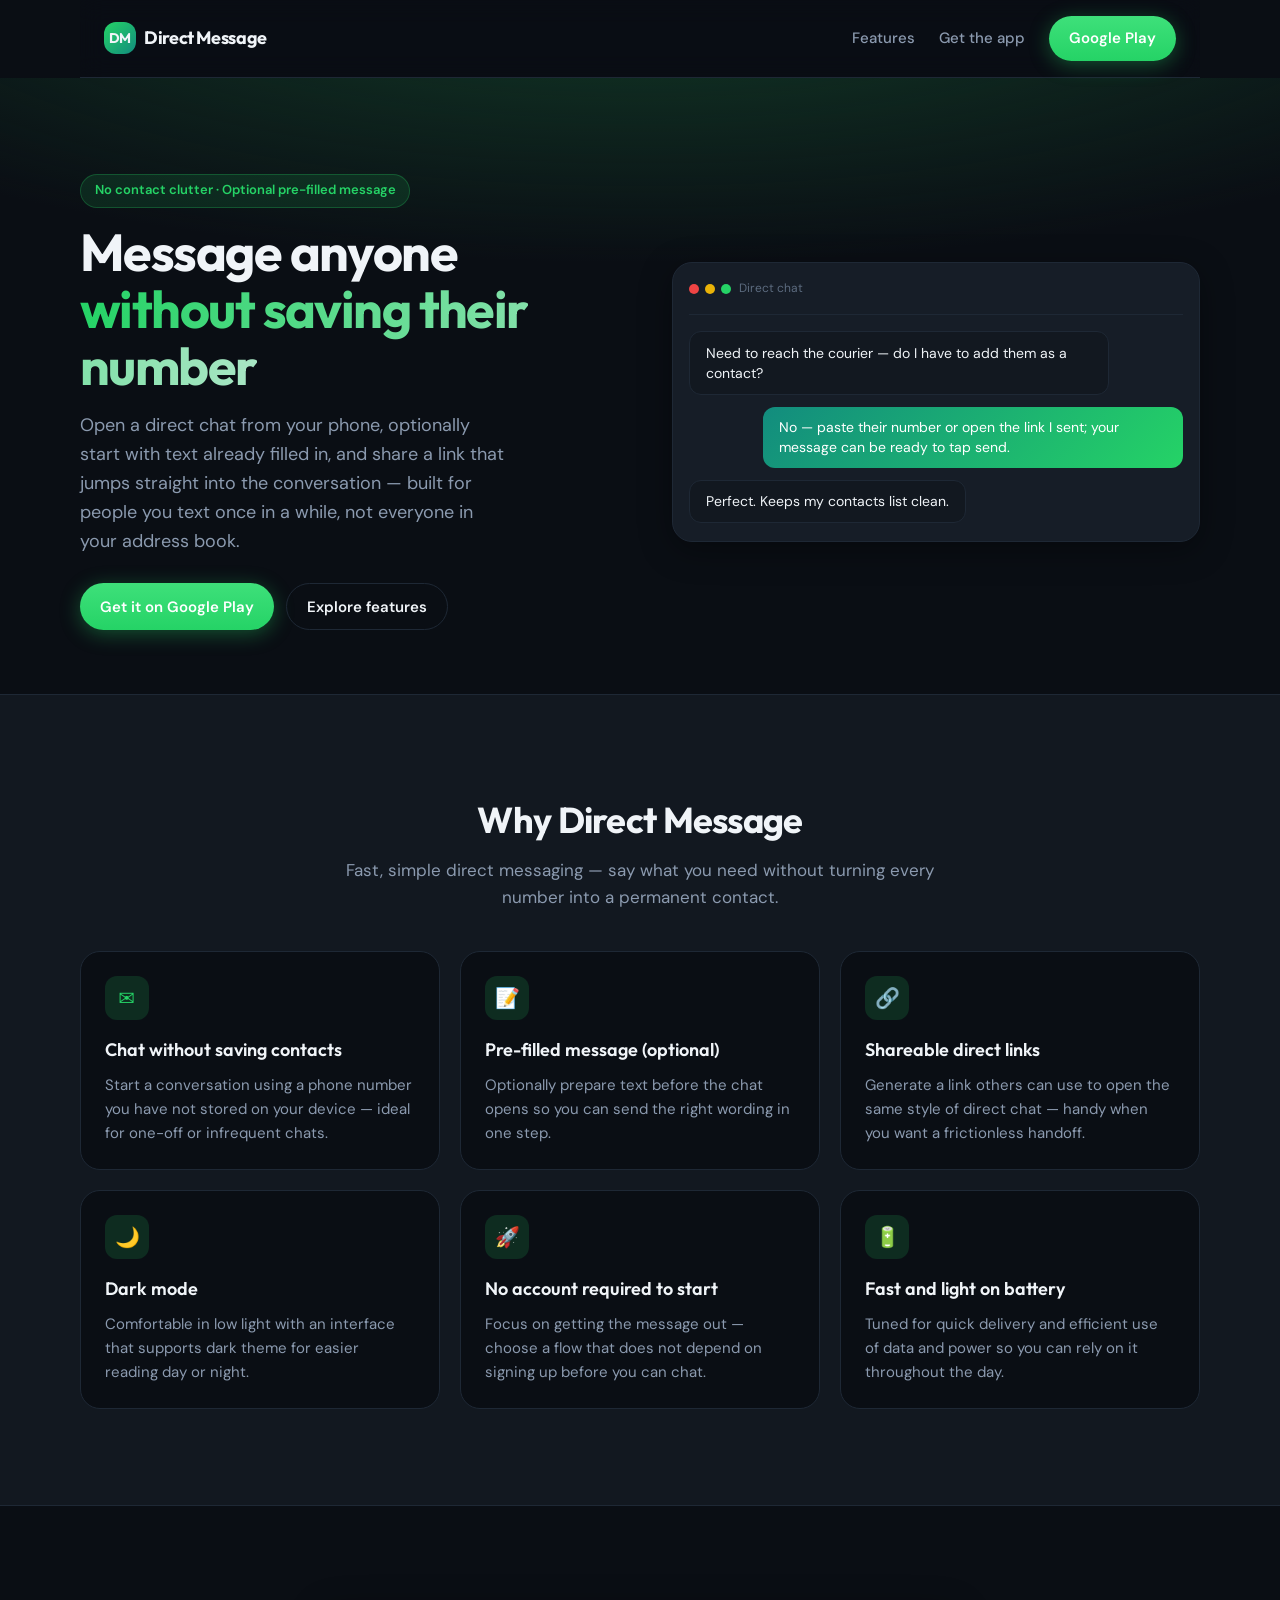
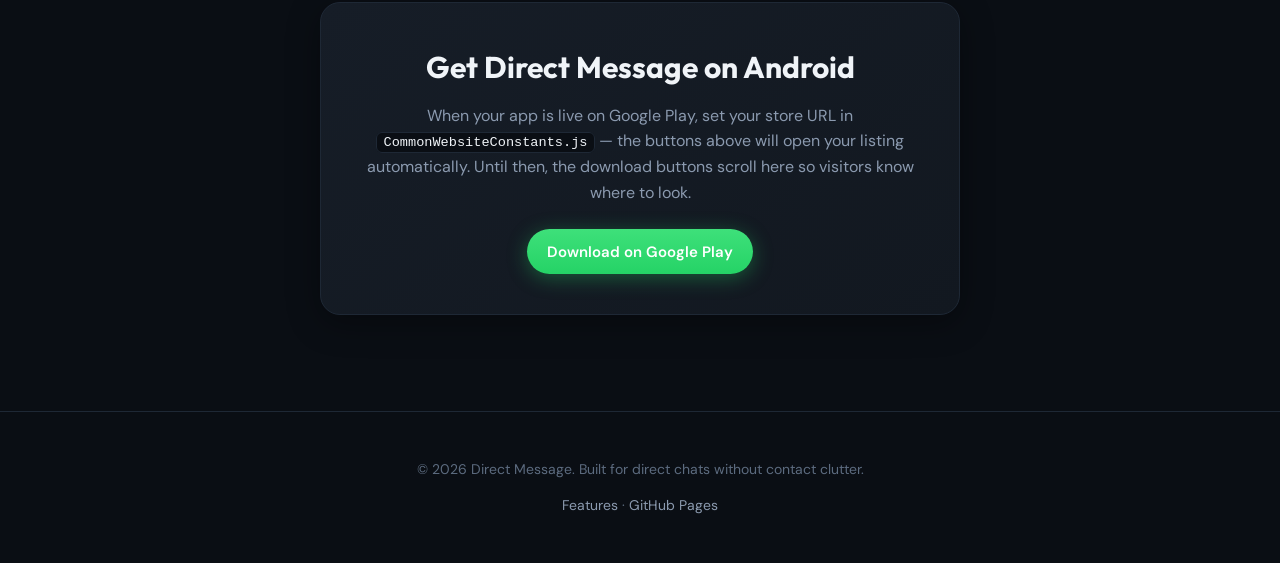
==== index.html @ 4cf427ad "Add files via upload" ====
<!DOCTYPE html>
<html lang="en">
  <head>
    <meta charset="utf-8" />
    <meta name="viewport" content="width=device-width, initial-scale=1" />
    <meta
      name="description"
      content="Direct Message — message any phone number without saving contacts. Share direct chat links, optional pre-filled text, dark mode, and a fast, lightweight experience."
    />
    <title>Direct Message — Chat without saving contacts</title>
    <link rel="stylesheet" href="./LandingPageStyles.css" />
  </head>
  <body>
    <!--
      Positioning aligned with similar “direct chat” apps on Google Play
      (e.g. messaging without cluttering contacts). Replace commonPlayStoreAppUrl
      in CommonWebsiteConstants.js with your live listing when published.
    -->
    <header class="siteHeader">
      <a href="#" class="siteLogo" aria-label="Direct Message home">
        <span class="siteLogoIcon" aria-hidden="true">DM</span>
        Direct Message
      </a>
      <nav class="siteNav" aria-label="Primary">
        <a href="#features">Features</a>
        <a href="#download">Get the app</a>
        <a class="buttonPrimary" data-play-store href="#download">Google Play</a>
      </nav>
    </header>

    <main>
      <section class="heroSection" aria-labelledby="hero-heading">
        <div class="heroInner">
          <div>
            <span class="heroBadge">No contact clutter · Optional pre-filled message</span>
            <h1 id="hero-heading" class="heroTitle">
              Message anyone
              <span class="heroTitleAccent">without saving their number</span>
            </h1>
            <p class="heroSubtitle">
              Open a direct chat from your phone, optionally start with text already
              filled in, and share a link that jumps straight into the conversation —
              built for people you text once in a while, not everyone in your address
              book.
            </p>
            <div class="heroActions">
              <a class="buttonPrimary" data-play-store href="#download"
                >Get it on Google Play</a
              >
              <a class="buttonSecondary" href="#features">Explore features</a>
            </div>
          </div>
          <div class="heroMockup" aria-hidden="true">
            <div class="heroMockupHeader">
              <div class="heroMockupDots">
                <span></span><span></span><span></span>
              </div>
              <span class="heroMockupLabel">Direct chat</span>
            </div>
            <div class="mockChat">
              <div class="mockBubble mockBubbleIncoming">
                Need to reach the courier — do I have to add them as a contact?
              </div>
              <div class="mockBubble mockBubbleOutgoing">
                No — paste their number or open the link I sent; your message can be
                ready to tap send.
              </div>
              <div class="mockBubble mockBubbleIncoming">
                Perfect. Keeps my contacts list clean.
              </div>
            </div>
          </div>
        </div>
      </section>

      <section
        id="features"
        class="sectionBlock sectionBlockAlt"
        aria-labelledby="features-heading"
      >
        <div class="sectionInner">
          <h2 id="features-heading" class="sectionTitle">Why Direct Message</h2>
          <p class="sectionLead">
            Fast, simple direct messaging — say what you need without turning every
            number into a permanent contact.
          </p>
          <div class="featureGrid">
            <article class="featureCard">
              <div class="featureIcon" aria-hidden="true">✉️</div>
              <h3>Chat without saving contacts</h3>
              <p>
                Start a conversation using a phone number you have not stored on your
                device — ideal for one-off or infrequent chats.
              </p>
            </article>
            <article class="featureCard">
              <div class="featureIcon" aria-hidden="true">📝</div>
              <h3>Pre-filled message (optional)</h3>
              <p>
                Optionally prepare text before the chat opens so you can send the right
                wording in one step.
              </p>
            </article>
            <article class="featureCard">
              <div class="featureIcon" aria-hidden="true">🔗</div>
              <h3>Shareable direct links</h3>
              <p>
                Generate a link others can use to open the same style of direct chat —
                handy when you want a frictionless handoff.
              </p>
            </article>
            <article class="featureCard">
              <div class="featureIcon" aria-hidden="true">🌙</div>
              <h3>Dark mode</h3>
              <p>
                Comfortable in low light with an interface that supports dark theme for
                easier reading day or night.
              </p>
            </article>
            <article class="featureCard">
              <div class="featureIcon" aria-hidden="true">🚀</div>
              <h3>No account required to start</h3>
              <p>
                Focus on getting the message out — choose a flow that does not depend on
                signing up before you can chat.
              </p>
            </article>
            <article class="featureCard">
              <div class="featureIcon" aria-hidden="true">🔋</div>
              <h3>Fast and light on battery</h3>
              <p>
                Tuned for quick delivery and efficient use of data and power so you can
                rely on it throughout the day.
              </p>
            </article>
          </div>
        </div>
      </section>

      <section id="download" class="ctaSection" aria-labelledby="cta-heading">
        <div class="ctaBox">
          <h2 id="cta-heading">Get Direct Message on Android</h2>
          <p>
            When your app is live on Google Play, set your store URL in
            <code class="ctaCode">CommonWebsiteConstants.js</code> — the buttons above
            will open your listing automatically. Until then, the download buttons
            scroll here so visitors know where to look.
          </p>
          <a class="buttonPrimary" data-play-store href="#download">Download on Google Play</a>
        </div>
      </section>
    </main>

    <footer class="siteFooter">
      <p>
        © <span id="currentYear"></span> Direct Message. Built for direct chats without
        contact clutter.
      </p>
      <p>
        <a href="#features">Features</a>
        ·
        <a href="https://pages.github.com/" rel="noopener noreferrer">GitHub Pages</a>
      </p>
    </footer>

    <script src="./CommonWebsiteConstants.js"></script>
    <script>
      (function SetCurrentYearInFooter() {
        var yearElement = document.getElementById("currentYear");
        if (yearElement) {
          yearElement.textContent = String(new Date().getFullYear());
        }
      })();
    </script>
  </body>
</html>
---- LandingPageStyles.css ----
@import url("https://fonts.googleapis.com/css2?family=DM+Sans:ital,opsz,wght@0,9..40,400;0,9..40,500;0,9..40,600;0,9..40,700;1,9..40,400&family=Outfit:wght@500;600;700&display=swap");
@import "./CommonColorsAndVariables.css";

*,
*::before,
*::after {
  box-sizing: border-box;
}

html {
  scroll-behavior: smooth;
}

body {
  margin: 0;
  font-family: var(--fontFamilyBase);
  font-size: 1rem;
  line-height: 1.6;
  color: var(--colorTextPrimary);
  background: var(--colorBackgroundDeep);
  -webkit-font-smoothing: antialiased;
}

a {
  color: var(--colorAccentPrimary);
  text-decoration: none;
}

a:hover {
  text-decoration: underline;
}

.siteHeader {
  position: sticky;
  top: 0;
  z-index: 100;
  display: flex;
  align-items: center;
  justify-content: space-between;
  padding: 1rem 1.5rem;
  max-width: var(--maxWidthContent);
  margin: 0 auto;
  background: rgba(10, 14, 20, 0.85);
  backdrop-filter: blur(12px);
  border-bottom: 1px solid var(--colorSurfaceBorder);
}

.siteLogo {
  font-family: var(--fontFamilyDisplay);
  font-weight: 700;
  font-size: 1.125rem;
  letter-spacing: -0.02em;
  color: var(--colorTextPrimary);
  display: flex;
  align-items: center;
  gap: 0.5rem;
}

.siteLogoIcon {
  width: 32px;
  height: 32px;
  border-radius: var(--radiusMedium);
  background: linear-gradient(
    135deg,
    var(--colorAccentPrimary),
    var(--colorAccentDeep)
  );
  display: grid;
  place-items: center;
  font-size: 0.875rem;
}

.siteNav {
  display: flex;
  gap: 1.5rem;
  align-items: center;
}

.siteNav a {
  color: var(--colorTextSecondary);
  font-weight: 500;
  font-size: 0.9375rem;
  text-decoration: none;
}

.siteNav a:hover {
  color: var(--colorTextPrimary);
  text-decoration: none;
}

.buttonPrimary,
a.buttonPrimary {
  display: inline-flex;
  align-items: center;
  justify-content: center;
  padding: 0.65rem 1.25rem;
  font-family: inherit;
  font-weight: 600;
  font-size: 0.9375rem;
  color: #fff;
  background: linear-gradient(
    180deg,
    var(--colorAccentButtonTop),
    var(--colorAccentPrimary)
  );
  border: none;
  border-radius: var(--radiusPill);
  cursor: pointer;
  box-shadow: 0 4px 20px var(--colorAccentGlow);
  transition: transform 0.15s ease, box-shadow 0.15s ease;
  text-decoration: none;
}

.buttonPrimary:hover,
a.buttonPrimary:hover {
  transform: translateY(-1px);
  box-shadow: 0 6px 28px var(--colorAccentGlow);
  text-decoration: none;
  color: #fff;
}

.buttonPrimary:active,
a.buttonPrimary:active {
  transform: translateY(0);
}

.heroSection {
  position: relative;
  padding: var(--spaceSection) 1.5rem 4rem;
  overflow: hidden;
}

.heroSection::before {
  content: "";
  position: absolute;
  inset: 0;
  background: radial-gradient(
      ellipse 80% 50% at 50% -20%,
      var(--colorGradientStart),
      transparent
    ),
    var(--colorBackgroundDeep);
  z-index: -1;
}

.heroInner {
  max-width: var(--maxWidthContent);
  margin: 0 auto;
  display: grid;
  gap: 3rem;
  align-items: center;
}

@media (min-width: 900px) {
  .heroInner {
    grid-template-columns: 1fr 1fr;
    gap: 4rem;
  }
}

.heroBadge {
  display: inline-block;
  padding: 0.35rem 0.85rem;
  font-size: 0.8125rem;
  font-weight: 600;
  color: var(--colorAccentPrimary);
  background: var(--colorAccentBadgeBackground);
  border: 1px solid var(--colorAccentBadgeBorder);
  border-radius: var(--radiusPill);
  margin-bottom: 1rem;
}

.heroTitle {
  font-family: var(--fontFamilyDisplay);
  font-size: clamp(2.25rem, 5vw, 3.25rem);
  font-weight: 700;
  line-height: 1.1;
  letter-spacing: -0.03em;
  margin: 0 0 1rem;
}

.heroTitleAccent {
  background: linear-gradient(
    90deg,
    var(--colorAccentPrimary),
    var(--colorAccentLight)
  );
  -webkit-background-clip: text;
  background-clip: text;
  color: transparent;
}

.heroSubtitle {
  margin: 0 0 1.75rem;
  font-size: 1.125rem;
  color: var(--colorTextSecondary);
  max-width: 36ch;
}

.heroActions {
  display: flex;
  flex-wrap: wrap;
  gap: 0.75rem;
}

.buttonSecondary,
a.buttonSecondary {
  display: inline-flex;
  align-items: center;
  justify-content: center;
  padding: 0.65rem 1.25rem;
  font-family: inherit;
  font-weight: 600;
  font-size: 0.9375rem;
  color: var(--colorTextPrimary);
  background: transparent;
  border: 1px solid var(--colorSurfaceBorder);
  border-radius: var(--radiusPill);
  cursor: pointer;
  transition: border-color 0.15s ease, background 0.15s ease;
  text-decoration: none;
}

.buttonSecondary:hover,
a.buttonSecondary:hover {
  background: var(--colorBackgroundElevated);
  border-color: var(--colorTextMuted);
  text-decoration: none;
  color: var(--colorTextPrimary);
}

.heroMockup {
  position: relative;
  border-radius: var(--radiusLarge);
  background: var(--colorBackgroundCard);
  border: 1px solid var(--colorSurfaceBorder);
  box-shadow: var(--shadowCard);
  padding: 1rem;
  min-height: 280px;
}

.heroMockupHeader {
  display: flex;
  align-items: center;
  gap: 0.5rem;
  padding-bottom: 1rem;
  border-bottom: 1px solid var(--colorSurfaceBorder);
  margin-bottom: 1rem;
}

.heroMockupLabel {
  font-size: 0.75rem;
  color: var(--colorTextMuted);
}

.heroMockupDots {
  display: flex;
  gap: 6px;
}

.heroMockupDots span {
  width: 10px;
  height: 10px;
  border-radius: 50%;
  background: var(--colorTextMuted);
}

.heroMockupDots span:first-child {
  background: #ef4444;
}

.heroMockupDots span:nth-child(2) {
  background: #eab308;
}

.heroMockupDots span:nth-child(3) {
  background: var(--colorAccentPrimary);
}

.mockChat {
  display: flex;
  flex-direction: column;
  gap: 0.75rem;
}

.mockBubble {
  max-width: 85%;
  padding: 0.65rem 1rem;
  border-radius: var(--radiusMedium);
  font-size: 0.875rem;
  line-height: 1.45;
}

.mockBubbleIncoming {
  align-self: flex-start;
  background: var(--colorBackgroundElevated);
  color: var(--colorTextPrimary);
  border: 1px solid var(--colorSurfaceBorder);
}

.mockBubbleOutgoing {
  align-self: flex-end;
  background: linear-gradient(
    135deg,
    var(--colorAccentDeep),
    var(--colorAccentPrimary)
  );
  color: #fff;
}

.sectionBlock {
  padding: var(--spaceSection) 1.5rem;
}

.sectionBlockAlt {
  background: var(--colorBackgroundElevated);
  border-top: 1px solid var(--colorSurfaceBorder);
  border-bottom: 1px solid var(--colorSurfaceBorder);
}

.sectionInner {
  max-width: var(--maxWidthContent);
  margin: 0 auto;
}

.sectionTitle {
  font-family: var(--fontFamilyDisplay);
  font-size: clamp(1.75rem, 3vw, 2.25rem);
  font-weight: 700;
  letter-spacing: -0.02em;
  margin: 0 0 0.5rem;
  text-align: center;
}

.sectionLead {
  margin: 0 auto 2.5rem;
  max-width: 50ch;
  text-align: center;
  color: var(--colorTextSecondary);
  font-size: 1.0625rem;
}

.featureGrid {
  display: grid;
  gap: 1.25rem;
}

@media (min-width: 640px) {
  .featureGrid {
    grid-template-columns: repeat(2, 1fr);
  }
}

@media (min-width: 900px) {
  .featureGrid {
    grid-template-columns: repeat(3, 1fr);
  }
}

.featureCard {
  padding: 1.5rem;
  background: var(--colorBackgroundCard);
  border: 1px solid var(--colorSurfaceBorder);
  border-radius: var(--radiusLarge);
  transition: border-color 0.2s ease, transform 0.2s ease;
}

.sectionBlockAlt .featureCard {
  background: var(--colorBackgroundDeep);
}

.featureCard:hover {
  border-color: var(--colorAccentBorderHover);
  transform: translateY(-2px);
}

.featureIcon {
  width: 44px;
  height: 44px;
  border-radius: var(--radiusMedium);
  background: var(--colorAccentIconMuted);
  color: var(--colorAccentPrimary);
  display: grid;
  place-items: center;
  font-size: 1.25rem;
  margin-bottom: 1rem;
}

.featureCard h3 {
  font-family: var(--fontFamilyDisplay);
  font-size: 1.125rem;
  font-weight: 600;
  margin: 0 0 0.5rem;
}

.featureCard p {
  margin: 0;
  font-size: 0.9375rem;
  color: var(--colorTextSecondary);
}

.ctaSection {
  padding: var(--spaceSection) 1.5rem;
  text-align: center;
}

.ctaBox {
  max-width: 640px;
  margin: 0 auto;
  padding: 2.5rem 1.5rem;
  border-radius: var(--radiusLarge);
  background: linear-gradient(
    145deg,
    var(--colorBackgroundCard),
    var(--colorBackgroundElevated)
  );
  border: 1px solid var(--colorSurfaceBorder);
  box-shadow: var(--shadowCard);
}

.ctaBox h2 {
  font-family: var(--fontFamilyDisplay);
  font-size: clamp(1.5rem, 2.5vw, 1.875rem);
  margin: 0 0 0.75rem;
}

.ctaBox p {
  margin: 0 0 1.5rem;
  color: var(--colorTextSecondary);
}

.ctaCode {
  font-family: ui-monospace, SFMono-Regular, Menlo, Monaco, Consolas, monospace;
  font-size: 0.85em;
  padding: 0.15em 0.45em;
  border-radius: 6px;
  background: var(--colorBackgroundDeep);
  border: 1px solid var(--colorSurfaceBorder);
  color: var(--colorTextPrimary);
}

.siteFooter {
  padding: 2rem 1.5rem;
  border-top: 1px solid var(--colorSurfaceBorder);
  text-align: center;
  color: var(--colorTextMuted);
  font-size: 0.875rem;
}

.siteFooter a {
  color: var(--colorTextSecondary);
}
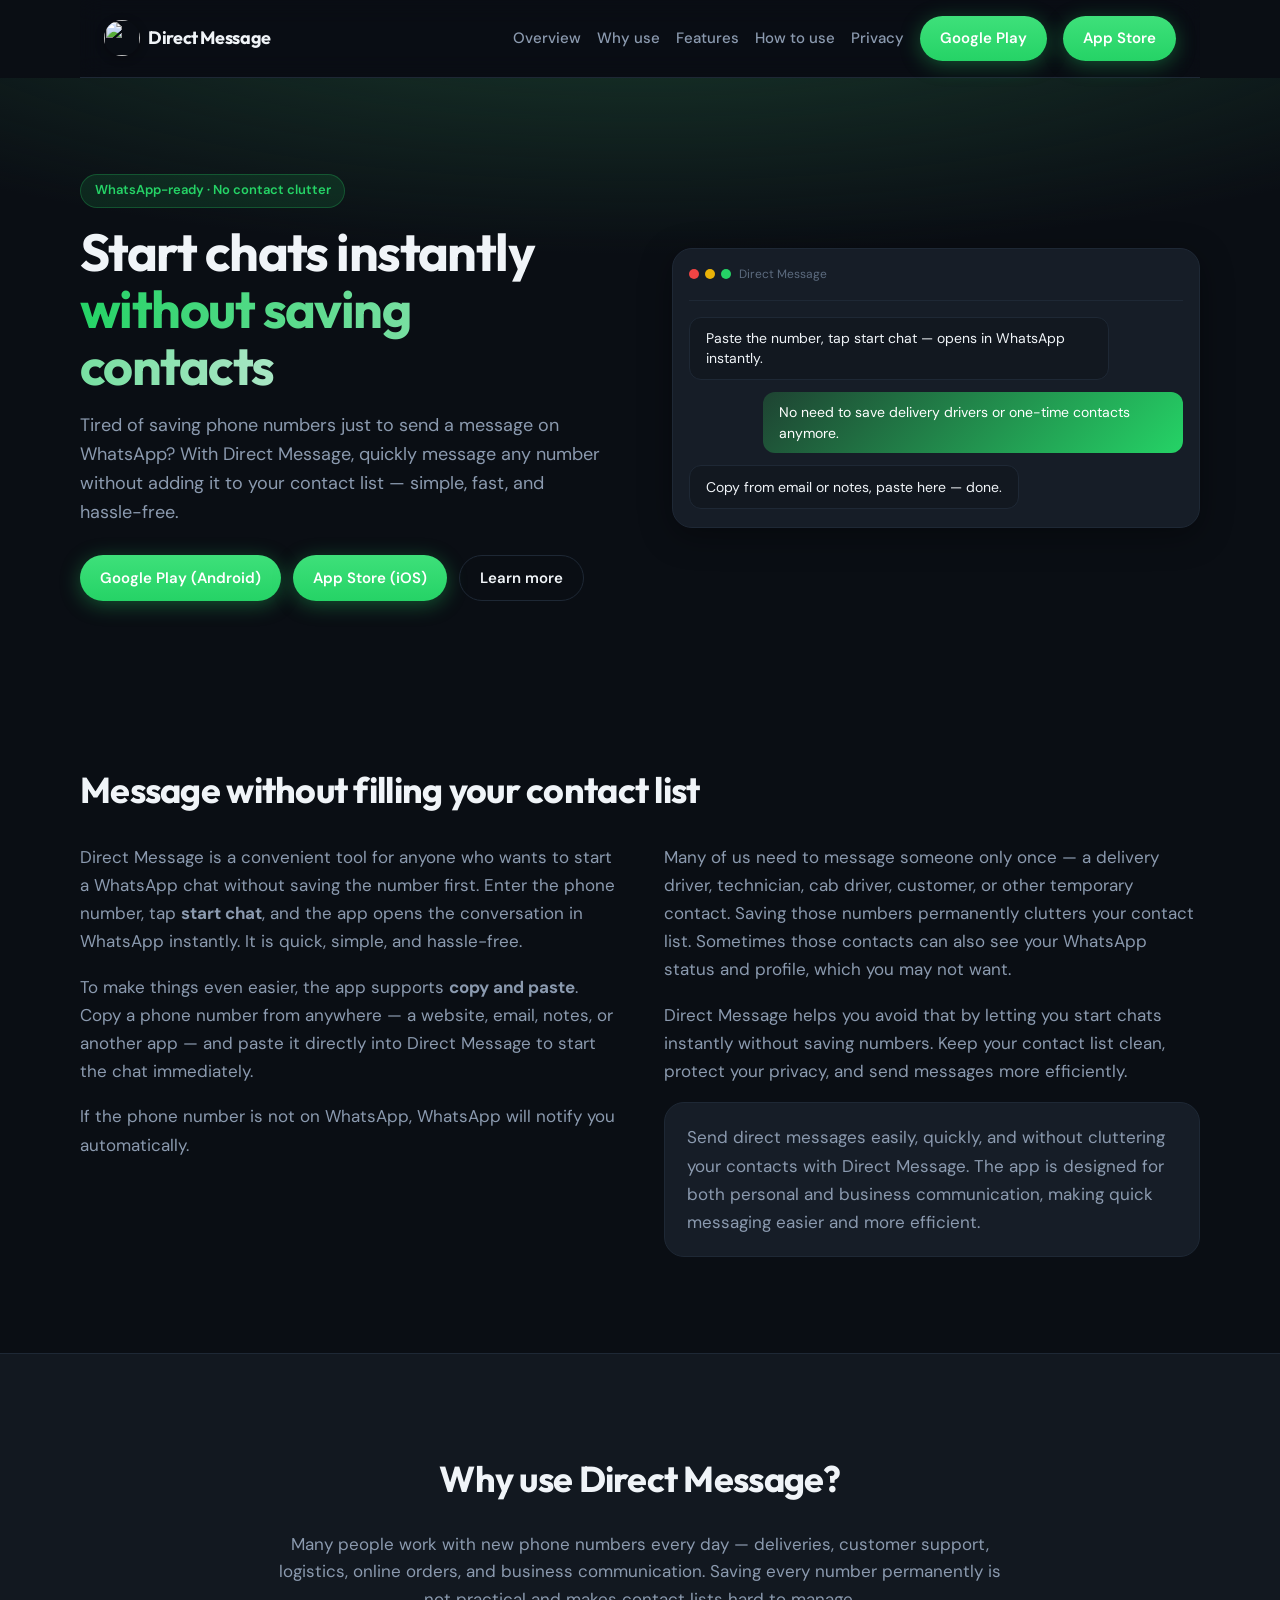
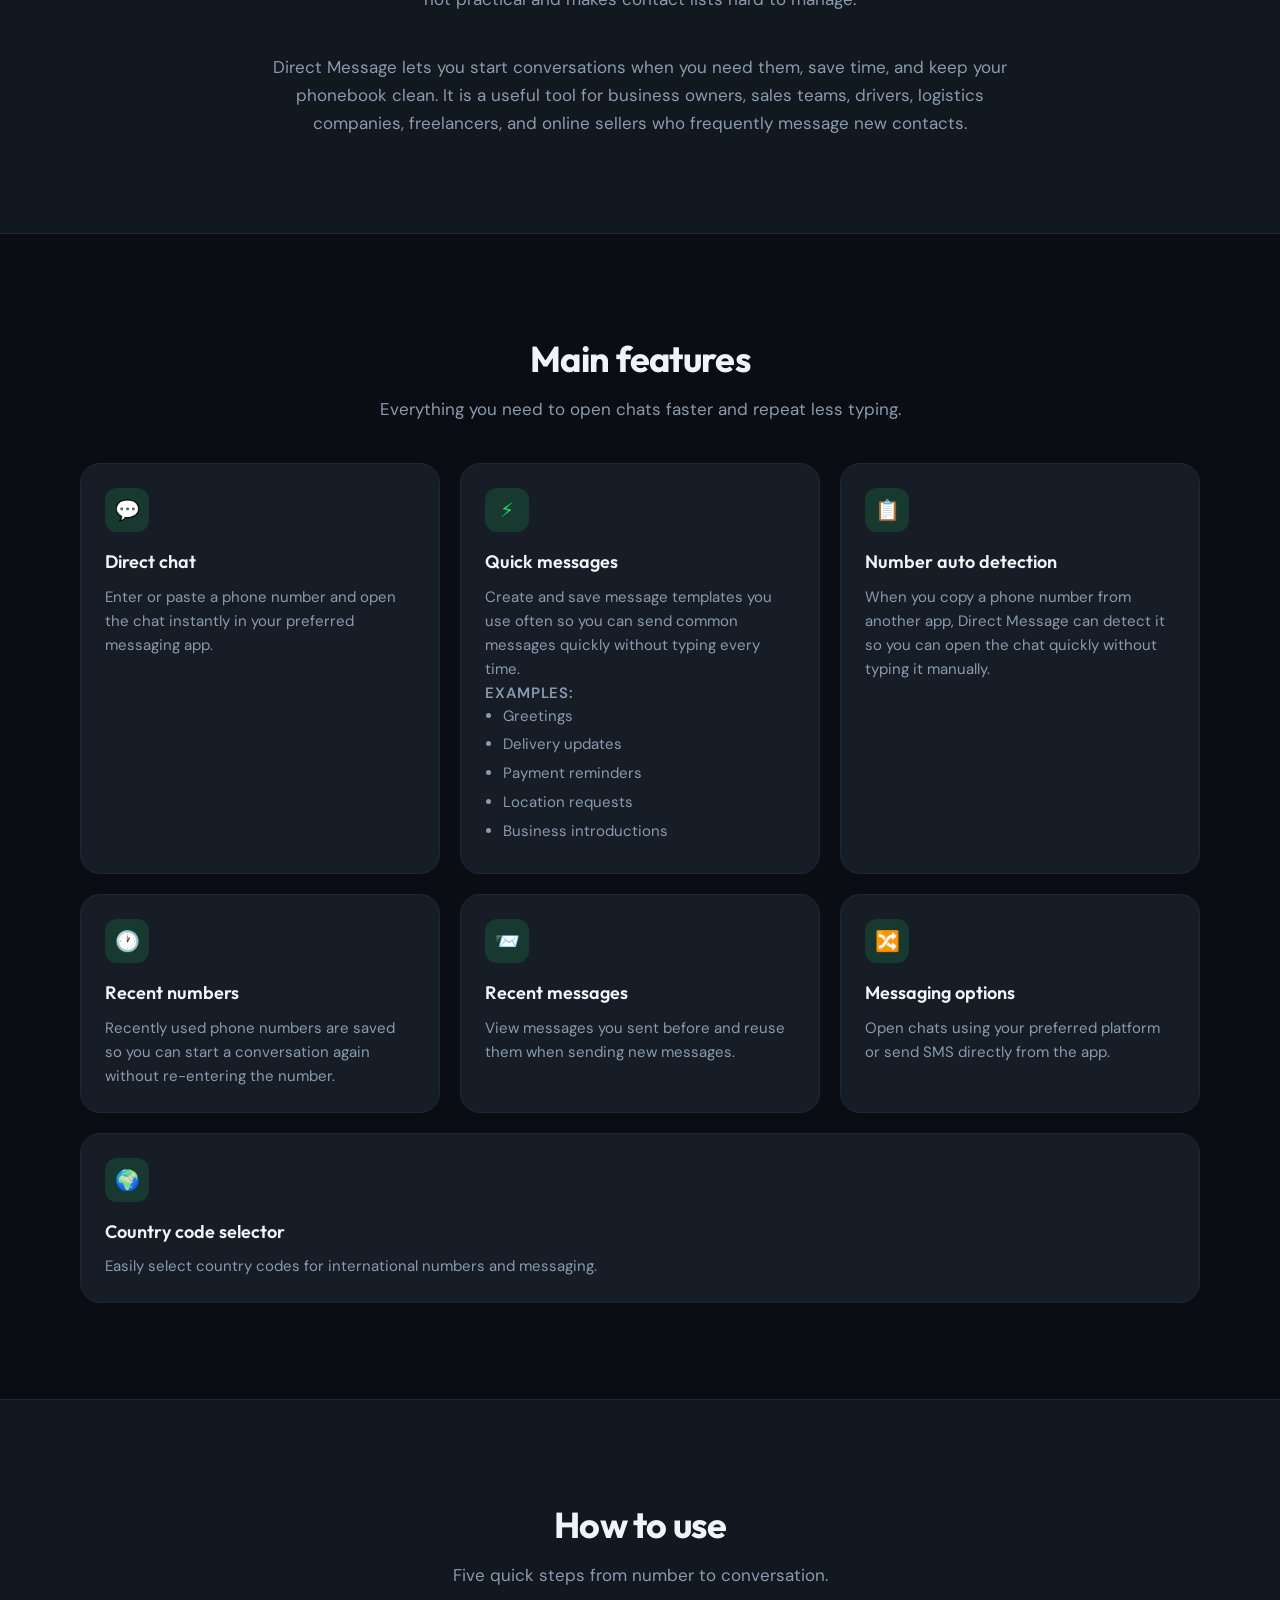
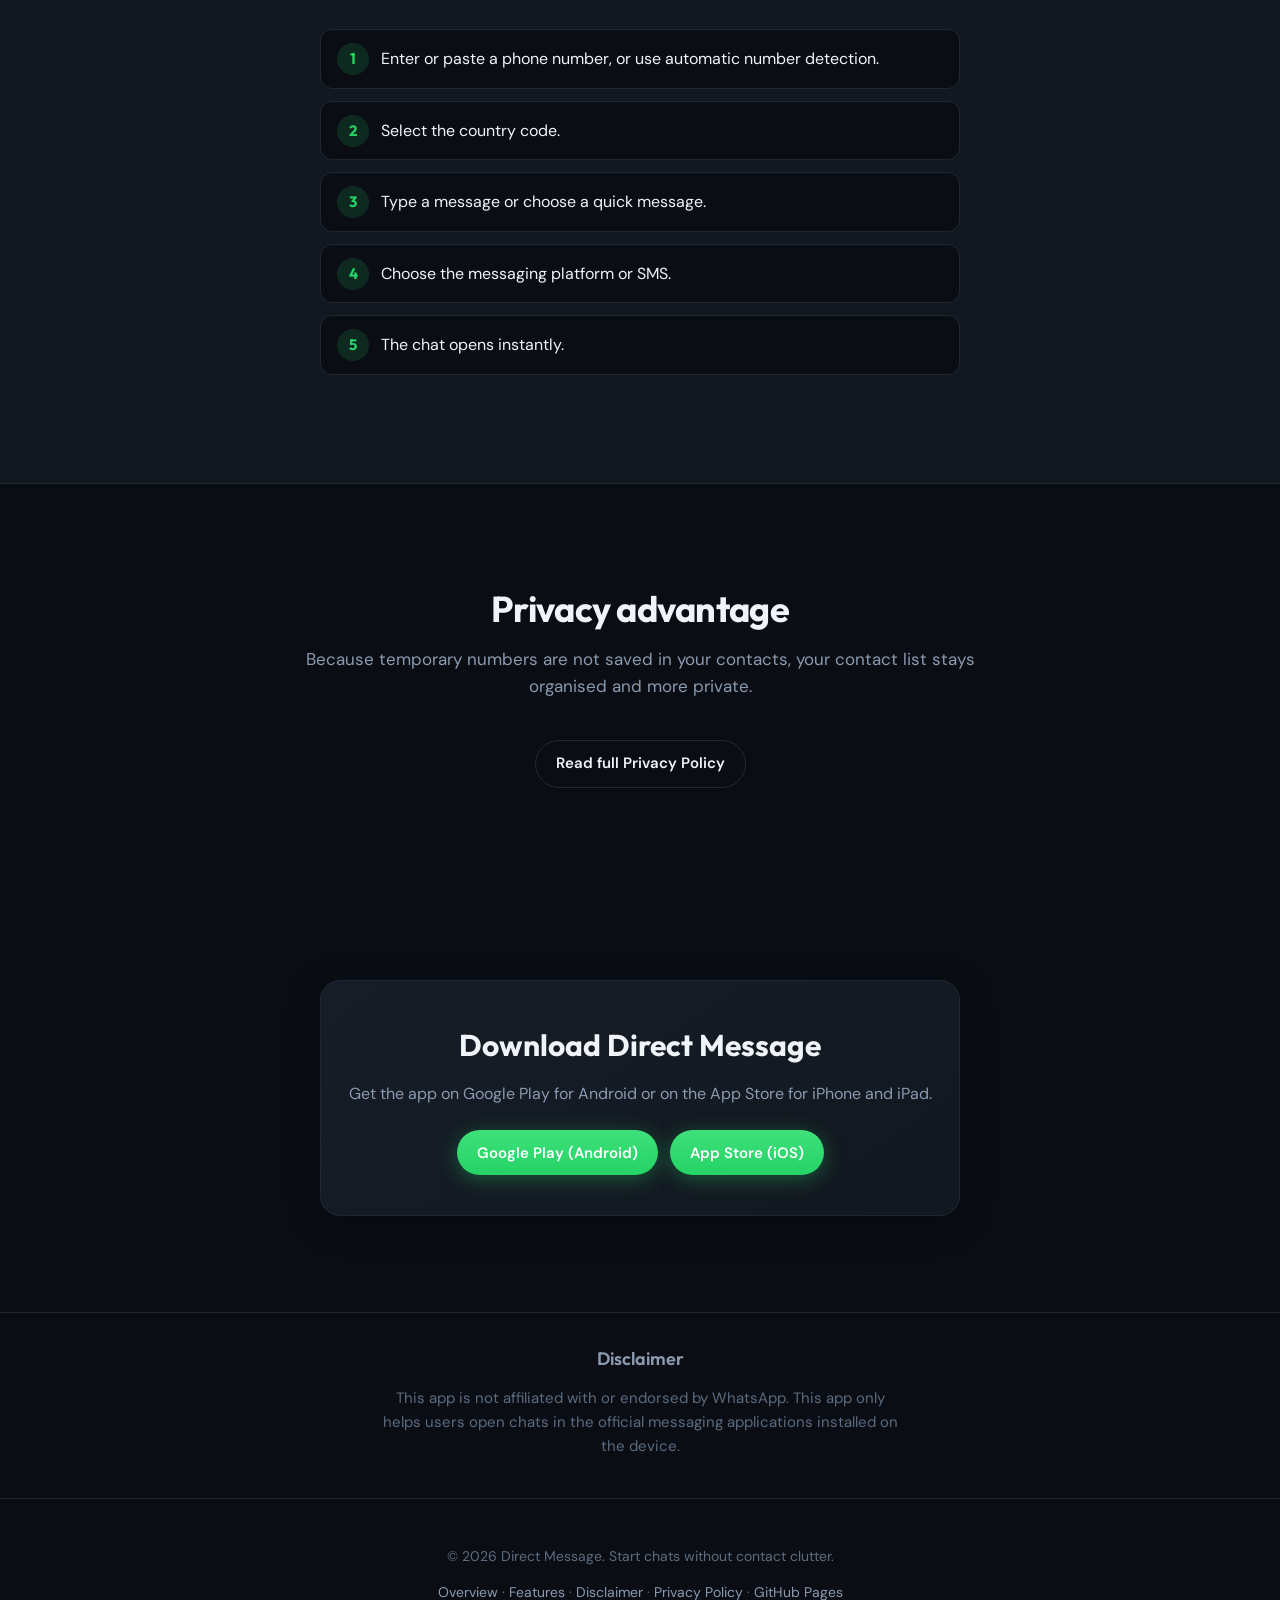
==== commit fad71162: "Add files via upload" ====
--- a/index.html
+++ b/index.html
@@ -5,26 +5,42 @@
     <meta name="viewport" content="width=device-width, initial-scale=1" />
     <meta
       name="description"
-      content="Direct Message — message any phone number without saving contacts. Share direct chat links, optional pre-filled text, dark mode, and a fast, lightweight experience."
+      content="Direct Message — start WhatsApp chats without saving contacts. Paste numbers, use quick messages, country codes, and keep your phonebook clean."
     />
-    <title>Direct Message — Chat without saving contacts</title>
+    <title>Direct Message — Start chats without saving contacts</title>
+    <link
+      rel="icon"
+      type="image/png"
+      href="./WebsiteBrandAssetsImages/DirectMessageAppIconImage.png"
+      sizes="any"
+    />
+    <link
+      rel="apple-touch-icon"
+      href="./WebsiteBrandAssetsImages/DirectMessageAppIconImage.png"
+    />
     <link rel="stylesheet" href="./LandingPageStyles.css" />
   </head>
   <body>
-    <!--
-      Positioning aligned with similar “direct chat” apps on Google Play
-      (e.g. messaging without cluttering contacts). Replace commonPlayStoreAppUrl
-      in CommonWebsiteConstants.js with your live listing when published.
-    -->
     <header class="siteHeader">
       <a href="#" class="siteLogo" aria-label="Direct Message home">
-        <span class="siteLogoIcon" aria-hidden="true">DM</span>
+        <img
+          class="siteLogoImage"
+          src="./WebsiteBrandAssetsImages/DirectMessageAppIconImage.png"
+          width="36"
+          height="36"
+          alt=""
+          decoding="async"
+        />
         Direct Message
       </a>
       <nav class="siteNav" aria-label="Primary">
+        <a href="#overview">Overview</a>
+        <a href="#why-use">Why use</a>
         <a href="#features">Features</a>
-        <a href="#download">Get the app</a>
+        <a href="#how-to-use">How to use</a>
+        <a href="#privacy">Privacy</a>
         <a class="buttonPrimary" data-play-store href="#download">Google Play</a>
+        <a class="buttonPrimary" data-app-store href="#download">App Store</a>
       </nav>
     </header>
 
@@ -32,22 +48,24 @@
       <section class="heroSection" aria-labelledby="hero-heading">
         <div class="heroInner">
           <div>
-            <span class="heroBadge">No contact clutter · Optional pre-filled message</span>
+            <span class="heroBadge">WhatsApp-ready · No contact clutter</span>
             <h1 id="hero-heading" class="heroTitle">
-              Message anyone
-              <span class="heroTitleAccent">without saving their number</span>
+              Start chats instantly
+              <span class="heroTitleAccent">without saving contacts</span>
             </h1>
             <p class="heroSubtitle">
-              Open a direct chat from your phone, optionally start with text already
-              filled in, and share a link that jumps straight into the conversation —
-              built for people you text once in a while, not everyone in your address
-              book.
+              Tired of saving phone numbers just to send a message on WhatsApp? With
+              Direct Message, quickly message any number without adding it to your
+              contact list — simple, fast, and hassle-free.
             </p>
             <div class="heroActions">
               <a class="buttonPrimary" data-play-store href="#download"
-                >Get it on Google Play</a
-              >
-              <a class="buttonSecondary" href="#features">Explore features</a>
+                >Google Play (Android)</a
+              >
+              <a class="buttonPrimary" data-app-store href="#download"
+                >App Store (iOS)</a
+              >
+              <a class="buttonSecondary" href="#overview">Learn more</a>
             </div>
           </div>
           <div class="heroMockup" aria-hidden="true">
@@ -55,109 +73,270 @@
               <div class="heroMockupDots">
                 <span></span><span></span><span></span>
               </div>
-              <span class="heroMockupLabel">Direct chat</span>
+              <span class="heroMockupLabel">Direct Message</span>
             </div>
             <div class="mockChat">
               <div class="mockBubble mockBubbleIncoming">
-                Need to reach the courier — do I have to add them as a contact?
+                Paste the number, tap start chat — opens in WhatsApp instantly.
               </div>
               <div class="mockBubble mockBubbleOutgoing">
-                No — paste their number or open the link I sent; your message can be
-                ready to tap send.
+                No need to save delivery drivers or one-time contacts anymore.
               </div>
               <div class="mockBubble mockBubbleIncoming">
-                Perfect. Keeps my contacts list clean.
+                Copy from email or notes, paste here — done.
               </div>
             </div>
           </div>
         </div>
       </section>
 
+      <section id="overview" class="sectionBlock" aria-labelledby="overview-heading">
+        <div class="sectionInner proseSection">
+          <h2 id="overview-heading" class="sectionTitle sectionTitleLeft">
+            Message without filling your contact list
+          </h2>
+          <div class="proseColumns">
+            <div class="proseBlock">
+              <p>
+                Direct Message is a convenient tool for anyone who wants to start a
+                WhatsApp chat without saving the number first. Enter the phone number,
+                tap <strong>start chat</strong>, and the app opens the conversation in
+                WhatsApp instantly. It is quick, simple, and hassle-free.
+              </p>
+              <p>
+                To make things even easier, the app supports <strong>copy and paste</strong>.
+                Copy a phone number from anywhere — a website, email, notes, or another
+                app — and paste it directly into Direct Message to start the chat
+                immediately.
+              </p>
+              <p>
+                If the phone number is not on WhatsApp, WhatsApp will notify you
+                automatically.
+              </p>
+            </div>
+            <div class="proseBlock">
+              <p>
+                Many of us need to message someone only once — a delivery driver,
+                technician, cab driver, customer, or other temporary contact. Saving
+                those numbers permanently clutters your contact list. Sometimes those
+                contacts can also see your WhatsApp status and profile, which you may
+                not want.
+              </p>
+              <p>
+                Direct Message helps you avoid that by letting you start chats instantly
+                without saving numbers. Keep your contact list clean, protect your
+                privacy, and send messages more efficiently.
+              </p>
+              <p class="proseHighlight">
+                Send direct messages easily, quickly, and without cluttering your contacts
+                with Direct Message. The app is designed for both personal and business
+                communication, making quick messaging easier and more efficient.
+              </p>
+            </div>
+          </div>
+        </div>
+      </section>
+
+      <section
+        id="why-use"
+        class="sectionBlock sectionBlockAlt"
+        aria-labelledby="why-use-heading"
+      >
+        <div class="sectionInner proseSection">
+          <h2 id="why-use-heading" class="sectionTitle">Why use Direct Message?</h2>
+          <p class="sectionLead sectionLeadWide">
+            Many people work with new phone numbers every day — deliveries, customer
+            support, logistics, online orders, and business communication. Saving every
+            number permanently is not practical and makes contact lists hard to manage.
+          </p>
+          <p class="proseCenter">
+            Direct Message lets you start conversations when you need them, save time,
+            and keep your phonebook clean. It is a useful tool for business owners, sales
+            teams, drivers, logistics companies, freelancers, and online sellers who
+            frequently message new contacts.
+          </p>
+        </div>
+      </section>
+
       <section
         id="features"
+        class="sectionBlock"
+        aria-labelledby="features-heading"
+      >
+        <div class="sectionInner">
+          <h2 id="features-heading" class="sectionTitle">Main features</h2>
+          <p class="sectionLead">
+            Everything you need to open chats faster and repeat less typing.
+          </p>
+          <div class="featureGrid featureGridTwoCol">
+            <article class="featureCard featureCardTall">
+              <div class="featureIcon" aria-hidden="true">💬</div>
+              <h3>Direct chat</h3>
+              <p>
+                Enter or paste a phone number and open the chat instantly in your
+                preferred messaging app.
+              </p>
+            </article>
+            <article class="featureCard featureCardTall">
+              <div class="featureIcon" aria-hidden="true">⚡</div>
+              <h3>Quick messages</h3>
+              <p>
+                Create and save message templates you use often so you can send common
+                messages quickly without typing every time.
+              </p>
+              <p class="featureExamplesLabel">Examples:</p>
+              <ul class="featureList">
+                <li>Greetings</li>
+                <li>Delivery updates</li>
+                <li>Payment reminders</li>
+                <li>Location requests</li>
+                <li>Business introductions</li>
+              </ul>
+            </article>
+            <article class="featureCard">
+              <div class="featureIcon" aria-hidden="true">📋</div>
+              <h3>Number auto detection</h3>
+              <p>
+                When you copy a phone number from another app, Direct Message can detect
+                it so you can open the chat quickly without typing it manually.
+              </p>
+            </article>
+            <article class="featureCard">
+              <div class="featureIcon" aria-hidden="true">🕐</div>
+              <h3>Recent numbers</h3>
+              <p>
+                Recently used phone numbers are saved so you can start a conversation
+                again without re-entering the number.
+              </p>
+            </article>
+            <article class="featureCard">
+              <div class="featureIcon" aria-hidden="true">📨</div>
+              <h3>Recent messages</h3>
+              <p>
+                View messages you sent before and reuse them when sending new messages.
+              </p>
+            </article>
+            <article class="featureCard">
+              <div class="featureIcon" aria-hidden="true">🔀</div>
+              <h3>Messaging options</h3>
+              <p>
+                Open chats using your preferred platform or send SMS directly from the
+                app.
+              </p>
+            </article>
+            <article class="featureCard featureCardWide">
+              <div class="featureIcon" aria-hidden="true">🌍</div>
+              <h3>Country code selector</h3>
+              <p>
+                Easily select country codes for international numbers and messaging.
+              </p>
+            </article>
+          </div>
+        </div>
+      </section>
+
+      <section
+        id="how-to-use"
         class="sectionBlock sectionBlockAlt"
-        aria-labelledby="features-heading"
+        aria-labelledby="how-to-use-heading"
       >
         <div class="sectionInner">
-          <h2 id="features-heading" class="sectionTitle">Why Direct Message</h2>
+          <h2 id="how-to-use-heading" class="sectionTitle">How to use</h2>
           <p class="sectionLead">
-            Fast, simple direct messaging — say what you need without turning every
-            number into a permanent contact.
-          </p>
-          <div class="featureGrid">
-            <article class="featureCard">
-              <div class="featureIcon" aria-hidden="true">✉️</div>
-              <h3>Chat without saving contacts</h3>
-              <p>
-                Start a conversation using a phone number you have not stored on your
-                device — ideal for one-off or infrequent chats.
-              </p>
-            </article>
-            <article class="featureCard">
-              <div class="featureIcon" aria-hidden="true">📝</div>
-              <h3>Pre-filled message (optional)</h3>
-              <p>
-                Optionally prepare text before the chat opens so you can send the right
-                wording in one step.
-              </p>
-            </article>
-            <article class="featureCard">
-              <div class="featureIcon" aria-hidden="true">🔗</div>
-              <h3>Shareable direct links</h3>
-              <p>
-                Generate a link others can use to open the same style of direct chat —
-                handy when you want a frictionless handoff.
-              </p>
-            </article>
-            <article class="featureCard">
-              <div class="featureIcon" aria-hidden="true">🌙</div>
-              <h3>Dark mode</h3>
-              <p>
-                Comfortable in low light with an interface that supports dark theme for
-                easier reading day or night.
-              </p>
-            </article>
-            <article class="featureCard">
-              <div class="featureIcon" aria-hidden="true">🚀</div>
-              <h3>No account required to start</h3>
-              <p>
-                Focus on getting the message out — choose a flow that does not depend on
-                signing up before you can chat.
-              </p>
-            </article>
-            <article class="featureCard">
-              <div class="featureIcon" aria-hidden="true">🔋</div>
-              <h3>Fast and light on battery</h3>
-              <p>
-                Tuned for quick delivery and efficient use of data and power so you can
-                rely on it throughout the day.
-              </p>
-            </article>
-          </div>
-        </div>
-      </section>
-
-      <section id="download" class="ctaSection" aria-labelledby="cta-heading">
+            Five quick steps from number to conversation.
+          </p>
+          <ol class="numberedSteps" aria-label="Steps to start a chat">
+            <li>
+              <span class="numberedStepsText"
+                >Enter or paste a phone number, or use automatic number detection.</span
+              >
+            </li>
+            <li>
+              <span class="numberedStepsText">Select the country code.</span>
+            </li>
+            <li>
+              <span class="numberedStepsText"
+                >Type a message or choose a quick message.</span
+              >
+            </li>
+            <li>
+              <span class="numberedStepsText"
+                >Choose the messaging platform or SMS.</span
+              >
+            </li>
+            <li>
+              <span class="numberedStepsText">The chat opens instantly.</span>
+            </li>
+          </ol>
+        </div>
+      </section>
+
+      <section id="privacy" class="sectionBlock" aria-labelledby="privacy-heading">
+        <div class="sectionInner">
+          <h2 id="privacy-heading" class="sectionTitle">Privacy advantage</h2>
+          <p class="sectionLead sectionLeadWide">
+            Because temporary numbers are not saved in your contacts, your contact list
+            stays organised and more private.
+          </p>
+          <p class="proseCenter privacyPolicyLinkWrap">
+            <a class="buttonSecondary" href="./Screens/PrivacyPolicyScreen.html"
+              >Read full Privacy Policy</a
+            >
+          </p>
+        </div>
+      </section>
+
+      <section
+        id="download"
+        class="ctaSection"
+        aria-labelledby="cta-heading"
+      >
         <div class="ctaBox">
-          <h2 id="cta-heading">Get Direct Message on Android</h2>
+          <h2 id="cta-heading">Download Direct Message</h2>
           <p>
-            When your app is live on Google Play, set your store URL in
-            <code class="ctaCode">CommonWebsiteConstants.js</code> — the buttons above
-            will open your listing automatically. Until then, the download buttons
-            scroll here so visitors know where to look.
-          </p>
-          <a class="buttonPrimary" data-play-store href="#download">Download on Google Play</a>
+            Get the app on Google Play for Android or on the App Store for iPhone and
+            iPad.
+          </p>
+          <div class="downloadButtonsRow">
+            <a class="buttonPrimary" data-play-store href="#download"
+              >Google Play (Android)</a
+            >
+            <a class="buttonPrimary" data-app-store href="#download"
+              >App Store (iOS)</a
+            >
+          </div>
+        </div>
+      </section>
+
+      <section
+        id="disclaimer"
+        class="sectionBlock disclaimerSection"
+        aria-labelledby="disclaimer-heading"
+      >
+        <div class="sectionInner">
+          <h2 id="disclaimer-heading" class="disclaimerTitle">Disclaimer</h2>
+          <p class="disclaimerText">
+            This app is not affiliated with or endorsed by WhatsApp. This app only helps
+            users open chats in the official messaging applications installed on the
+            device.
+          </p>
         </div>
       </section>
     </main>
 
     <footer class="siteFooter">
       <p>
-        © <span id="currentYear"></span> Direct Message. Built for direct chats without
-        contact clutter.
+        © <span id="currentYear"></span> Direct Message. Start chats without contact
+        clutter.
       </p>
       <p>
+        <a href="#overview">Overview</a>
+        ·
         <a href="#features">Features</a>
+        ·
+        <a href="#disclaimer">Disclaimer</a>
+        ·
+        <a href="./Screens/PrivacyPolicyScreen.html">Privacy Policy</a>
         ·
         <a href="https://pages.github.com/" rel="noopener noreferrer">GitHub Pages</a>
       </p>
--- a/LandingPageStyles.css
+++ b/LandingPageStyles.css
@@ -35,8 +35,10 @@
   top: 0;
   z-index: 100;
   display: flex;
+  flex-wrap: wrap;
   align-items: center;
   justify-content: space-between;
+  gap: 1rem;
   padding: 1rem 1.5rem;
   max-width: var(--maxWidthContent);
   margin: 0 auto;
@@ -56,24 +58,23 @@
   gap: 0.5rem;
 }
 
-.siteLogoIcon {
-  width: 32px;
-  height: 32px;
-  border-radius: var(--radiusMedium);
-  background: linear-gradient(
-    135deg,
-    var(--colorAccentPrimary),
-    var(--colorAccentDeep)
-  );
-  display: grid;
-  place-items: center;
-  font-size: 0.875rem;
+.siteLogoImage {
+  width: 36px;
+  height: 36px;
+  border-radius: 50%;
+  display: block;
+  object-fit: contain;
+  flex-shrink: 0;
+  box-shadow: 0 2px 10px rgba(0, 0, 0, 0.25);
 }
 
 .siteNav {
   display: flex;
-  gap: 1.5rem;
+  flex-wrap: wrap;
+  gap: 0.65rem 1rem;
   align-items: center;
+  justify-content: flex-end;
+  max-width: min(100%, 52rem);
 }
 
 .siteNav a {
@@ -194,7 +195,7 @@
   margin: 0 0 1.75rem;
   font-size: 1.125rem;
   color: var(--colorTextSecondary);
-  max-width: 36ch;
+  max-width: 48ch;
 }
 
 .heroActions {
@@ -340,6 +341,61 @@
   font-size: 1.0625rem;
 }
 
+.sectionLeadWide {
+  max-width: 62ch;
+}
+
+.sectionTitleLeft {
+  text-align: left;
+}
+
+.proseSection .sectionTitle {
+  margin-bottom: 1.5rem;
+}
+
+.proseColumns {
+  display: grid;
+  gap: 2rem 3rem;
+}
+
+@media (min-width: 900px) {
+  .proseColumns {
+    grid-template-columns: 1fr 1fr;
+  }
+}
+
+.proseBlock p {
+  margin: 0 0 1.1rem;
+  color: var(--colorTextSecondary);
+  font-size: 1.0625rem;
+  line-height: 1.65;
+}
+
+.proseBlock p:last-child {
+  margin-bottom: 0;
+}
+
+.proseHighlight {
+  padding: 1.25rem 1.35rem;
+  border-radius: var(--radiusLarge);
+  border: 1px solid var(--colorSurfaceBorder);
+  background: var(--colorBackgroundCard);
+  color: var(--colorTextPrimary);
+}
+
+.proseCenter {
+  margin: 0 auto;
+  max-width: 62ch;
+  text-align: center;
+  color: var(--colorTextSecondary);
+  font-size: 1.0625rem;
+  line-height: 1.65;
+}
+
+.privacyPolicyLinkWrap {
+  margin-top: 1.75rem;
+}
+
 .featureGrid {
   display: grid;
   gap: 1.25rem;
@@ -355,6 +411,123 @@
   .featureGrid {
     grid-template-columns: repeat(3, 1fr);
   }
+
+  .featureGridTwoCol .featureCardWide {
+    grid-column: 1 / -1;
+    max-width: 100%;
+  }
+}
+
+.featureGridTwoCol {
+  grid-template-columns: 1fr;
+}
+
+@media (min-width: 640px) {
+  .featureGridTwoCol {
+    grid-template-columns: repeat(2, 1fr);
+  }
+}
+
+@media (min-width: 900px) {
+  .featureGridTwoCol {
+    grid-template-columns: repeat(3, 1fr);
+  }
+}
+
+.featureCardTall {
+  min-height: 100%;
+}
+
+.featureExamplesLabel {
+  margin: 1rem 0 0.35rem;
+  font-size: 0.75rem;
+  font-weight: 600;
+  letter-spacing: 0.06em;
+  text-transform: uppercase;
+  color: var(--colorTextMuted);
+}
+
+.featureList {
+  margin: 0;
+  padding-left: 1.15rem;
+  color: var(--colorTextSecondary);
+  font-size: 0.9375rem;
+  line-height: 1.55;
+}
+
+.featureList li {
+  margin-bottom: 0.35rem;
+}
+
+.numberedSteps {
+  list-style: none;
+  margin: 0 auto;
+  padding: 0;
+  max-width: 40rem;
+  counter-reset: stepCounter;
+}
+
+.numberedSteps li {
+  position: relative;
+  counter-increment: stepCounter;
+  padding: 1rem 1rem 1rem 3.75rem;
+  margin-bottom: 0.75rem;
+  background: var(--colorBackgroundCard);
+  border: 1px solid var(--colorSurfaceBorder);
+  border-radius: var(--radiusMedium);
+  color: var(--colorTextSecondary);
+}
+
+.sectionBlockAlt .numberedSteps li {
+  background: var(--colorBackgroundDeep);
+}
+
+.numberedSteps li::before {
+  content: counter(stepCounter);
+  position: absolute;
+  left: 1rem;
+  top: 50%;
+  transform: translateY(-50%);
+  width: 2rem;
+  height: 2rem;
+  border-radius: 50%;
+  background: var(--colorAccentIconMuted);
+  color: var(--colorAccentPrimary);
+  font-family: var(--fontFamilyDisplay);
+  font-weight: 700;
+  font-size: 0.9375rem;
+  display: grid;
+  place-items: center;
+}
+
+.numberedStepsText {
+  color: var(--colorTextPrimary);
+  font-size: 1rem;
+  line-height: 1.5;
+}
+
+.disclaimerSection {
+  padding-top: 2rem;
+  padding-bottom: 2.5rem;
+  border-top: 1px solid var(--colorSurfaceBorder);
+}
+
+.disclaimerTitle {
+  font-family: var(--fontFamilyDisplay);
+  font-size: 1.125rem;
+  font-weight: 600;
+  margin: 0 0 0.75rem;
+  text-align: center;
+  color: var(--colorTextSecondary);
+}
+
+.disclaimerText {
+  margin: 0 auto;
+  max-width: 52ch;
+  text-align: center;
+  font-size: 0.9375rem;
+  line-height: 1.6;
+  color: var(--colorTextMuted);
 }
 
 .featureCard {
@@ -429,6 +602,14 @@
   color: var(--colorTextSecondary);
 }
 
+.downloadButtonsRow {
+  display: flex;
+  flex-wrap: wrap;
+  gap: 0.75rem;
+  justify-content: center;
+  align-items: center;
+}
+
 .ctaCode {
   font-family: ui-monospace, SFMono-Regular, Menlo, Monaco, Consolas, monospace;
   font-size: 0.85em;
@@ -450,3 +631,80 @@
 .siteFooter a {
   color: var(--colorTextSecondary);
 }
+
+/* Privacy Policy / legal pages */
+.legalPageBody {
+  min-height: 100vh;
+  display: flex;
+  flex-direction: column;
+}
+
+.legalPageMain {
+  flex: 1;
+  padding: 2rem 1.5rem 3rem;
+}
+
+.legalPageArticle {
+  max-width: 42rem;
+  margin: 0 auto;
+}
+
+.legalPageTitle {
+  font-family: var(--fontFamilyDisplay);
+  font-size: clamp(1.75rem, 4vw, 2.25rem);
+  font-weight: 700;
+  letter-spacing: -0.02em;
+  margin: 0 0 0.5rem;
+  line-height: 1.15;
+}
+
+.legalPageUpdated {
+  margin: 0 0 1.75rem;
+  font-size: 0.9375rem;
+  color: var(--colorTextMuted);
+}
+
+.legalPageIntro {
+  margin: 0 0 2rem;
+  font-size: 1.0625rem;
+  color: var(--colorTextSecondary);
+  line-height: 1.65;
+}
+
+.legalPageSection {
+  margin-bottom: 2rem;
+}
+
+.legalPageSection h2 {
+  font-family: var(--fontFamilyDisplay);
+  font-size: 1.2rem;
+  font-weight: 600;
+  margin: 0 0 0.75rem;
+  color: var(--colorTextPrimary);
+}
+
+.legalPageSection p {
+  margin: 0 0 1rem;
+  font-size: 1rem;
+  color: var(--colorTextSecondary);
+  line-height: 1.65;
+}
+
+.legalPageSection p:last-child {
+  margin-bottom: 0;
+}
+
+.legalPageList {
+  margin: 0 0 1rem;
+  padding-left: 1.25rem;
+  color: var(--colorTextSecondary);
+  line-height: 1.65;
+}
+
+.legalPageList li {
+  margin-bottom: 0.6rem;
+}
+
+.legalPageList li:last-child {
+  margin-bottom: 0;
+}
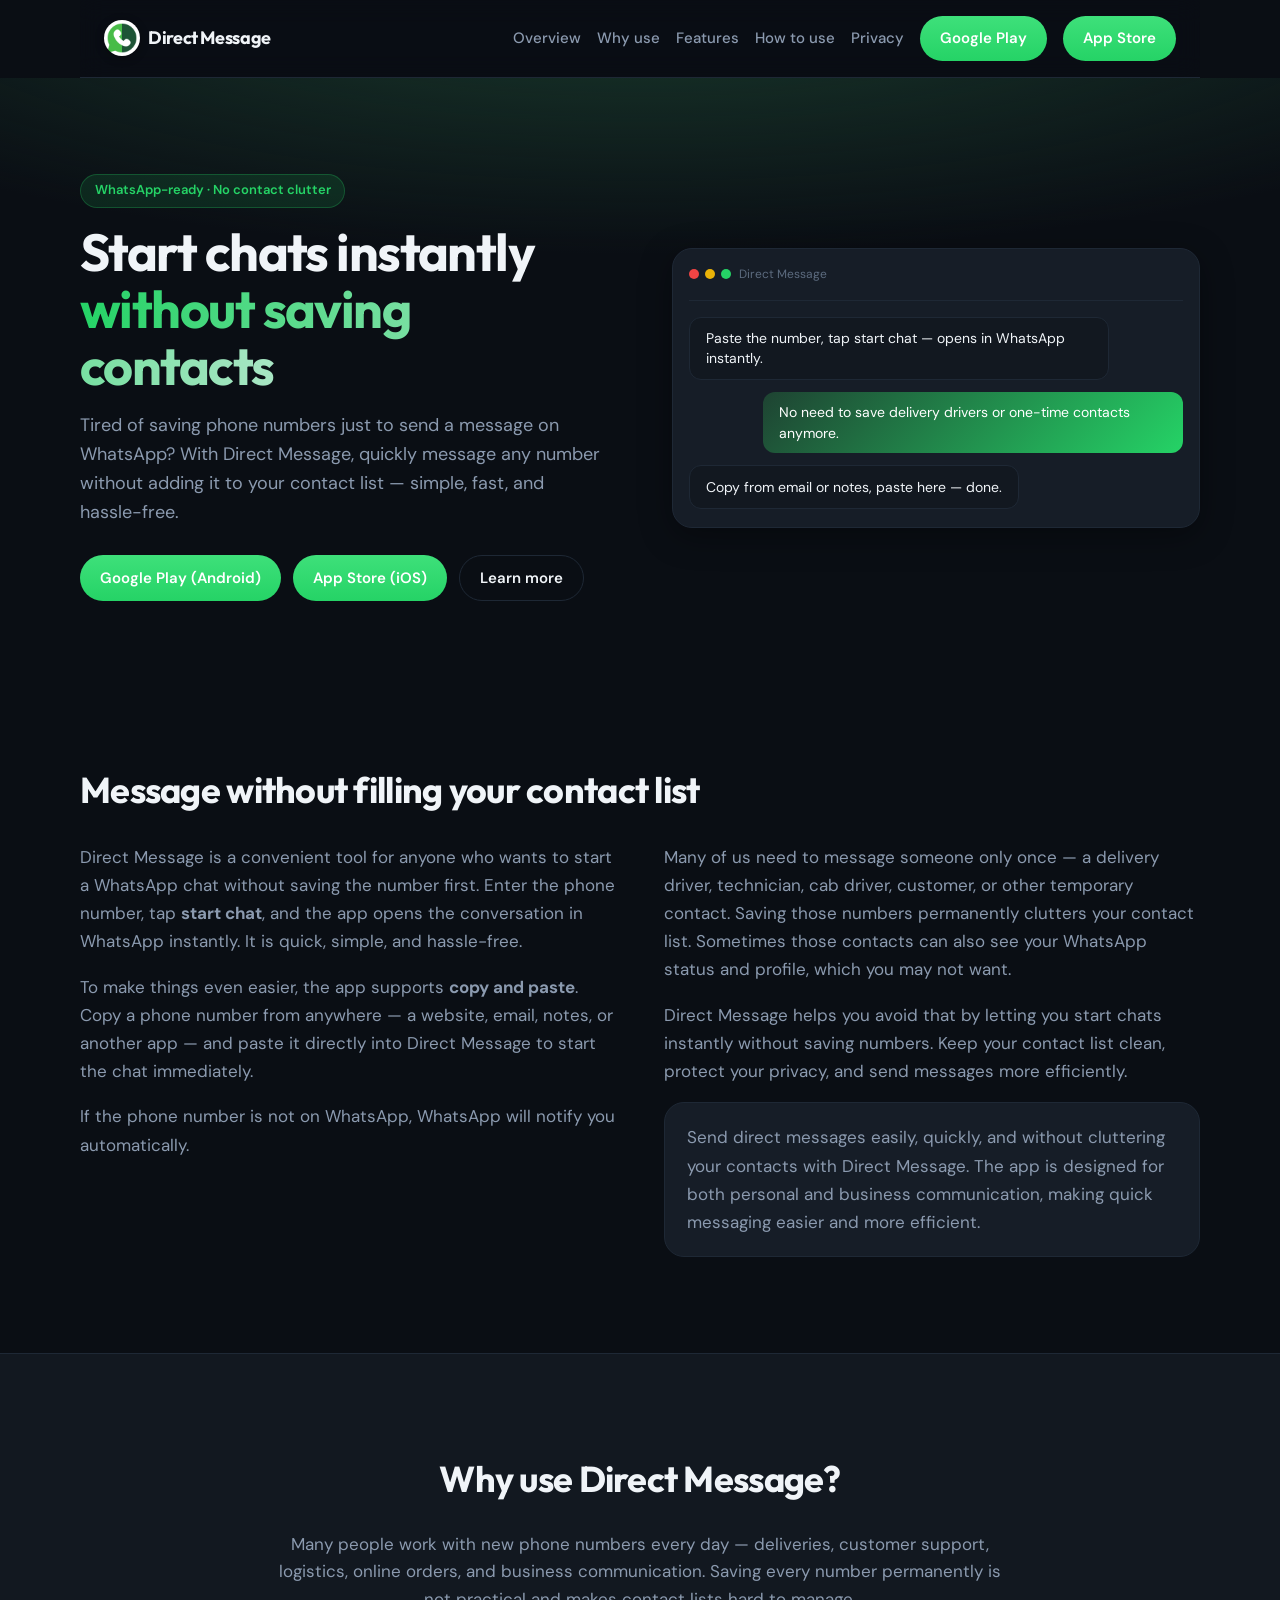
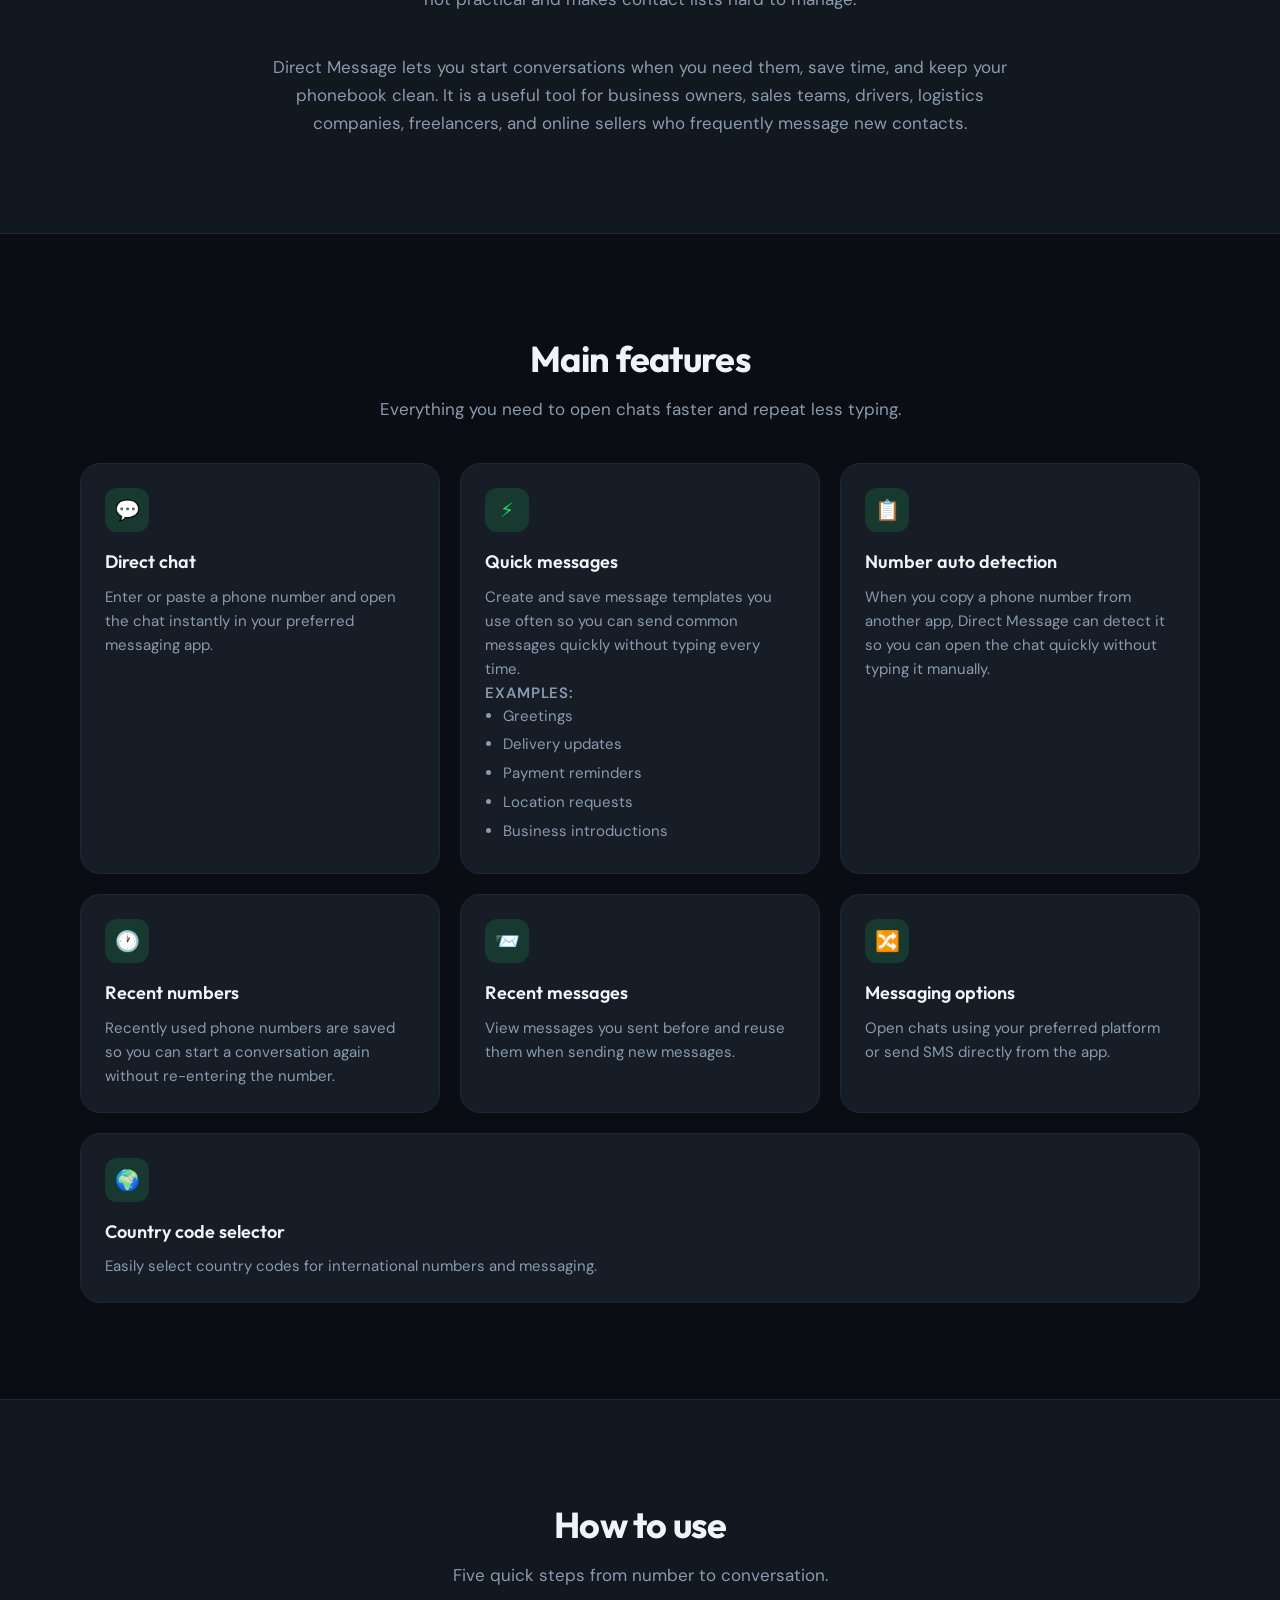
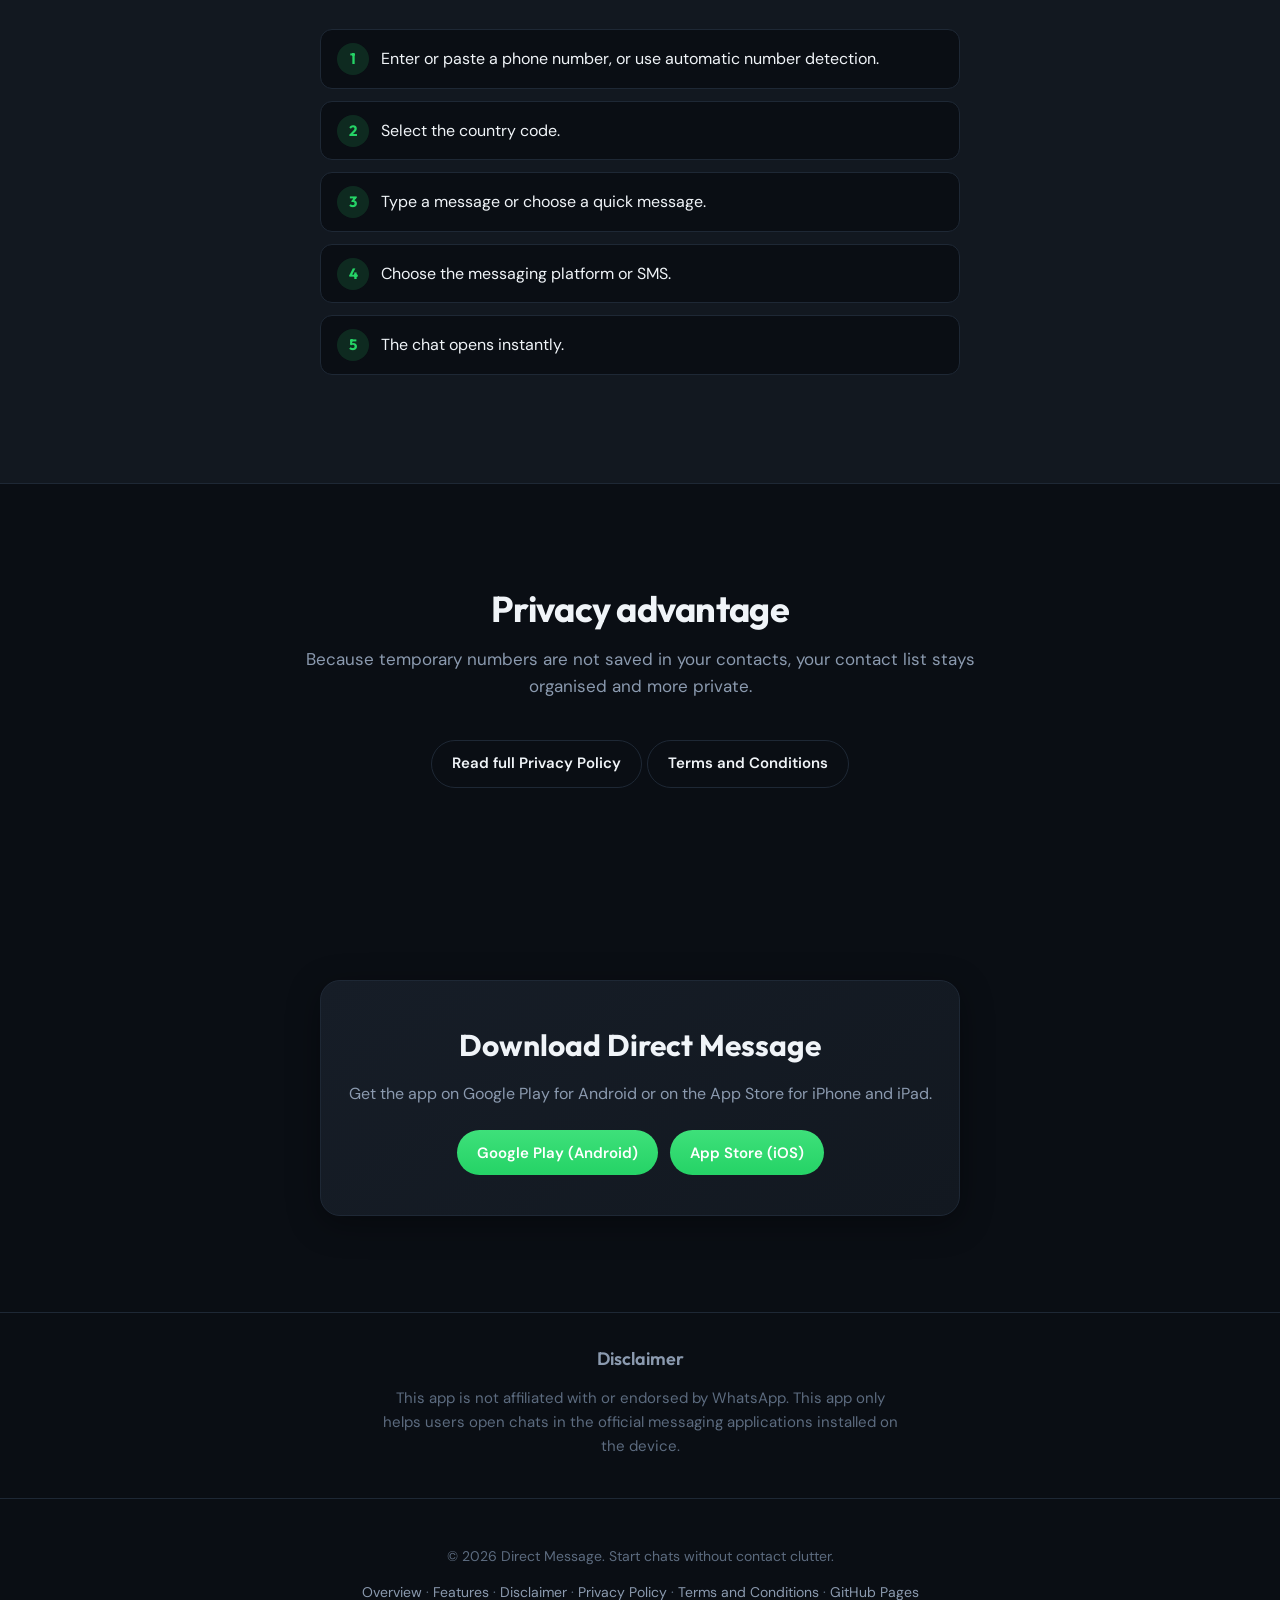
==== commit fa7d42ee: "changes" ====
--- a/index.html
+++ b/index.html
@@ -282,6 +282,9 @@
             <a class="buttonSecondary" href="./Screens/PrivacyPolicyScreen.html"
               >Read full Privacy Policy</a
             >
+            <a class="buttonSecondary" href="./Screens/TermsAndConditionsScreen.html"
+              >Terms and Conditions</a
+            >
           </p>
         </div>
       </section>
@@ -337,6 +340,8 @@
         <a href="#disclaimer">Disclaimer</a>
         ·
         <a href="./Screens/PrivacyPolicyScreen.html">Privacy Policy</a>
+        ·
+        <a href="./Screens/TermsAndConditionsScreen.html">Terms and Conditions</a>
         ·
         <a href="https://pages.github.com/" rel="noopener noreferrer">GitHub Pages</a>
       </p>
--- a/LandingPageStyles.css
+++ b/LandingPageStyles.css
@@ -107,15 +107,13 @@
   border: none;
   border-radius: var(--radiusPill);
   cursor: pointer;
-  box-shadow: 0 4px 20px var(--colorAccentGlow);
-  transition: transform 0.15s ease, box-shadow 0.15s ease;
+  transition: transform 0.15s ease;
   text-decoration: none;
 }
 
 .buttonPrimary:hover,
 a.buttonPrimary:hover {
   transform: translateY(-1px);
-  box-shadow: 0 6px 28px var(--colorAccentGlow);
   text-decoration: none;
   color: #fff;
 }
@@ -708,3 +706,47 @@
 .legalPageList li:last-child {
   margin-bottom: 0;
 }
+
+.legalPageNotice {
+  margin: 0 0 2rem;
+  padding: 1.25rem 1.5rem;
+  background: var(--colorAccentBadgeBackground);
+  border: 1px solid var(--colorAccentBadgeBorder);
+  border-radius: var(--radiusMedium);
+}
+
+.legalPageNoticeTitle,
+.legalPageTocTitle {
+  font-family: var(--fontFamilyDisplay);
+  font-weight: 600;
+  margin: 0 0 0.75rem;
+  color: var(--colorTextPrimary);
+}
+
+.legalPageNotice .legalPageList {
+  margin-bottom: 0;
+}
+
+.legalPageToc {
+  margin: 0 0 2.5rem;
+  padding: 1.25rem 1.5rem;
+  background: var(--colorBackgroundCard);
+  border: 1px solid var(--colorSurfaceBorder);
+  border-radius: var(--radiusMedium);
+}
+
+.legalPageToc .legalPageList {
+  margin-bottom: 0;
+}
+
+.legalPageToc .legalPageList li {
+  margin-bottom: 0.25rem;
+}
+
+.legalPageArticle a {
+  color: var(--colorAccentPrimary);
+}
+
+.legalPageSection h2 {
+  scroll-margin-top: 5rem;
+}
